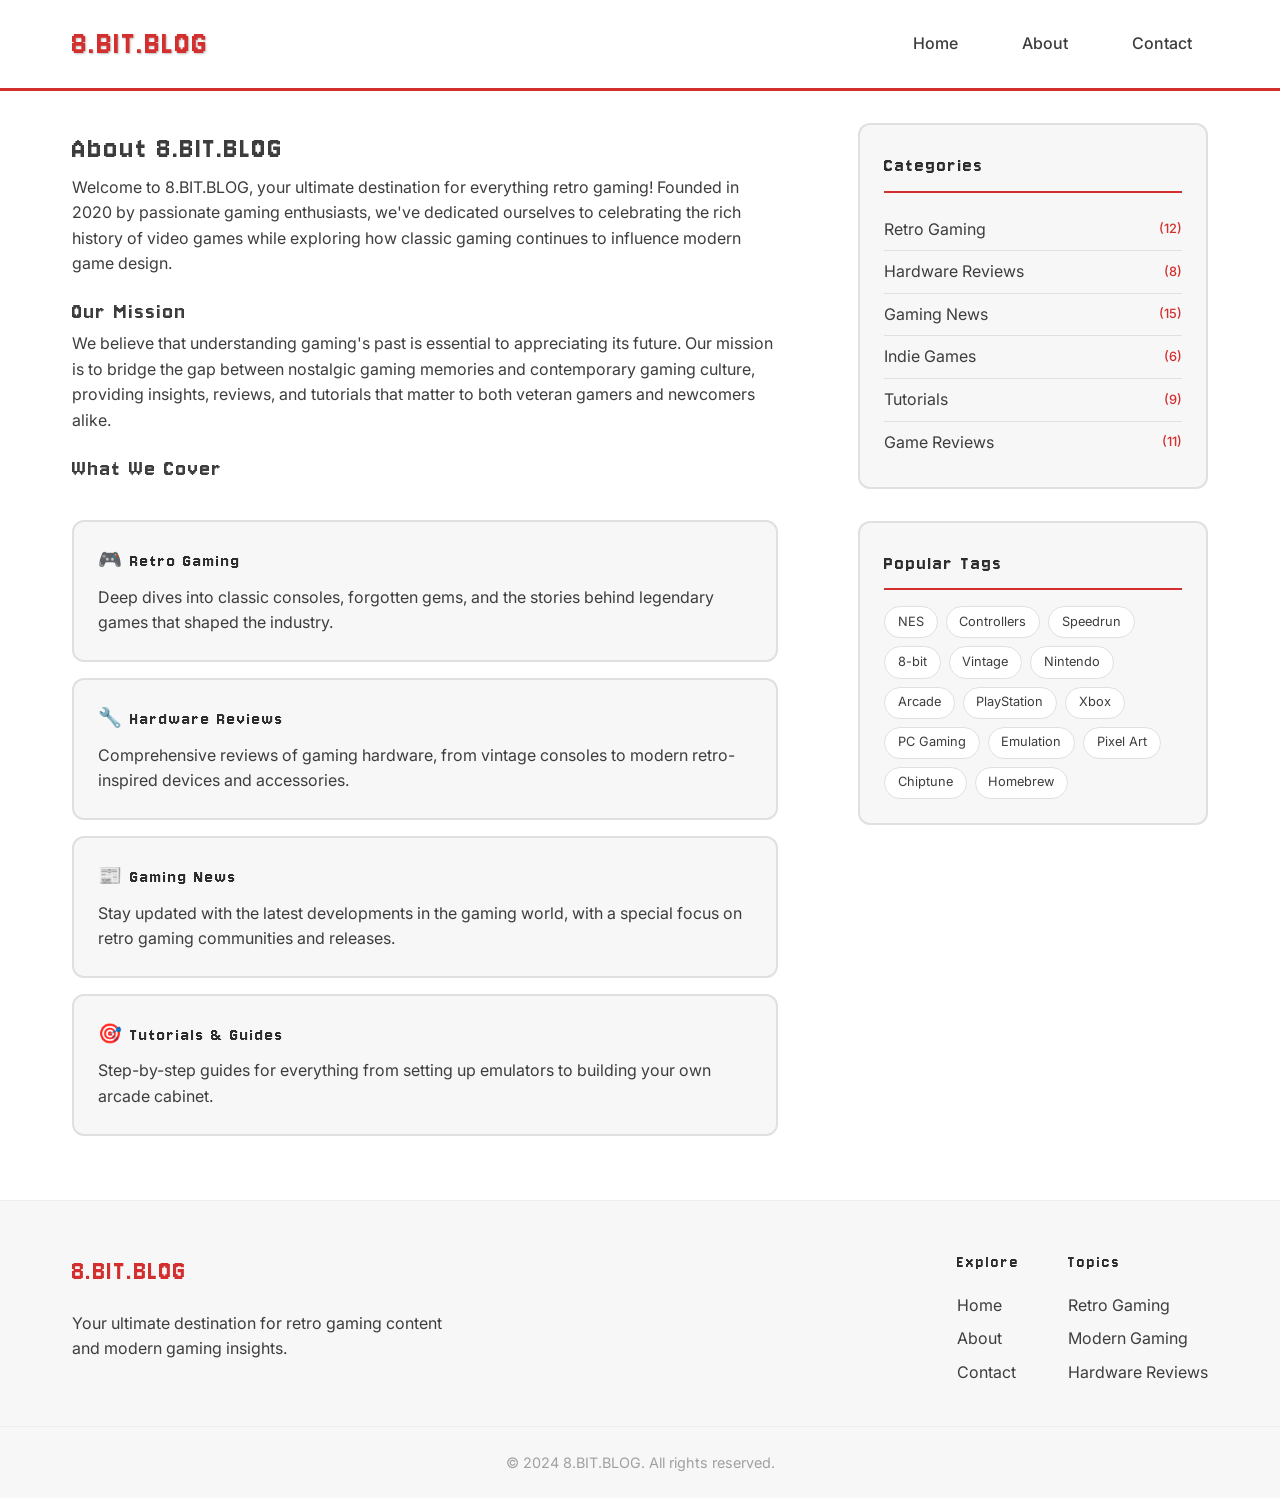
==== about.html @ d715e7f8 "add initial structure and pages" ====
<html lang="en">
  <head>
    <meta charset="UTF-8" />
    <meta name="viewport" content="width=device-width, initial-scale=1.0" />
    <title>About - 8.BIT.BLOG</title>
    <link rel="stylesheet" href="assets/styles.css" />
  </head>
  <body>
    <nav class="navbar">
      <div class="nav-container">
        <a href="index.html" class="nav-logo">8.BIT.BLOG</a>
        <ul class="nav-links">
          <li><a href="index.html">Home</a></li>
          <li><a href="about.html">About</a></li>
          <li><a href="contact.html">Contact</a></li>
        </ul>
      </div>
    </nav>

    <div class="content">
      <div class="main-layout">
        <!-- Left Column - About Content -->
        <div class="blog-section">
          <h1>About 8.BIT.BLOG</h1>
          <p>
            Welcome to 8.BIT.BLOG, your ultimate destination for everything
            retro gaming! Founded in 2020 by passionate gaming enthusiasts,
            we've dedicated ourselves to celebrating the rich history of video
            games while exploring how classic gaming continues to influence
            modern game design.
          </p>

          <h2>Our Mission</h2>
          <p>
            We believe that understanding gaming's past is essential to
            appreciating its future. Our mission is to bridge the gap between
            nostalgic gaming memories and contemporary gaming culture, providing
            insights, reviews, and tutorials that matter to both veteran gamers
            and newcomers alike.
          </p>

          <h2>What We Cover</h2>
          <div class="about-topics">
            <div class="topic-item">
              <h3>🎮 Retro Gaming</h3>
              <p>
                Deep dives into classic consoles, forgotten gems, and the
                stories behind legendary games that shaped the industry.
              </p>
            </div>

            <div class="topic-item">
              <h3>🔧 Hardware Reviews</h3>
              <p>
                Comprehensive reviews of gaming hardware, from vintage consoles
                to modern retro-inspired devices and accessories.
              </p>
            </div>

            <div class="topic-item">
              <h3>📰 Gaming News</h3>
              <p>
                Stay updated with the latest developments in the gaming world,
                with a special focus on retro gaming communities and releases.
              </p>
            </div>

            <div class="topic-item">
              <h3>🎯 Tutorials & Guides</h3>
              <p>
                Step-by-step guides for everything from setting up emulators to
                building your own arcade cabinet.
              </p>
            </div>
          </div>
        </div>

        <!-- Right Column - Sidebar -->
        <div class="sidebar-section">
          <!-- Categories -->
          <div class="sidebar-widget">
            <h3>Categories</h3>
            <ul class="category-list">
              <li>
                <a href="#" class="category-item"
                  >Retro Gaming <span class="count">(12)</span></a
                >
              </li>
              <li>
                <a href="#" class="category-item"
                  >Hardware Reviews <span class="count">(8)</span></a
                >
              </li>
              <li>
                <a href="#" class="category-item"
                  >Gaming News <span class="count">(15)</span></a
                >
              </li>
              <li>
                <a href="#" class="category-item"
                  >Indie Games <span class="count">(6)</span></a
                >
              </li>
              <li>
                <a href="#" class="category-item"
                  >Tutorials <span class="count">(9)</span></a
                >
              </li>
              <li>
                <a href="#" class="category-item"
                  >Game Reviews <span class="count">(11)</span></a
                >
              </li>
            </ul>
          </div>

          <!-- Tags -->
          <div class="sidebar-widget">
            <h3>Popular Tags</h3>
            <div class="tag-cloud">
              <a href="#" class="tag">NES</a>
              <a href="#" class="tag">Controllers</a>
              <a href="#" class="tag">Speedrun</a>
              <a href="#" class="tag">8-bit</a>
              <a href="#" class="tag">Vintage</a>
              <a href="#" class="tag">Nintendo</a>
              <a href="#" class="tag">Arcade</a>
              <a href="#" class="tag">PlayStation</a>
              <a href="#" class="tag">Xbox</a>
              <a href="#" class="tag">PC Gaming</a>
              <a href="#" class="tag">Emulation</a>
              <a href="#" class="tag">Pixel Art</a>
              <a href="#" class="tag">Chiptune</a>
              <a href="#" class="tag">Homebrew</a>
            </div>
          </div>
        </div>
      </div>
    </div>

    <footer class="footer">
      <div class="footer-container">
        <div class="footer-brand">
          <h3>8.BIT.BLOG</h3>
          <p>
            Your ultimate destination for retro gaming content and modern gaming
            insights.
          </p>
        </div>

        <div class="footer-links">
          <div class="footer-section">
            <h4>Explore</h4>
            <ul>
              <li><a href="index.html">Home</a></li>
              <li><a href="about.html">About</a></li>
              <li><a href="contact.html">Contact</a></li>
            </ul>
          </div>

          <div class="footer-section">
            <h4>Topics</h4>
            <ul>
              <li><a href="#">Retro Gaming</a></li>
              <li><a href="#">Modern Gaming</a></li>
              <li><a href="#">Hardware Reviews</a></li>
            </ul>
          </div>
        </div>
      </div>

      <div class="footer-bottom">
        <p>&copy; 2024 8.BIT.BLOG. All rights reserved.</p>
      </div>
    </footer>
  </body>
</html>
---- assets/styles.css ----
/* Import fonts from Google Fonts */
@import url("https://fonts.googleapis.com/css2?family=Jersey+10&family=Inter:wght@300;400;500;600&display=swap");

/* Retro Gaming Color Scheme - Inspired by classic NES gamepad */
:root {
  --retro-dark: #2d2d2d;
  --retro-grey: #3d3d3d;
  --retro-light: #f7f7f7;
  --retro-red: #d32f2f;
  --retro-white: #ffffff;
  --retro-shadow: rgba(42, 42, 42, 0.3);
  --retro-letter-spacing: 2px;
}

/* Global styles */
* {
  margin: 0;
  padding: 0;
  box-sizing: border-box;
}
body {
  font-family: "Inter", sans-serif;
  background: var(--retro-white);
  min-height: 100vh;
  color: var(--retro-grey);
  line-height: 1.6;
}
/* Headings */
h1,
h2,
h3,
h4,
h5,
h6 {
  font-weight: normal;
  font-family: "Jersey 10", cursive;
  letter-spacing: var(--retro-letter-spacing);
}

/* Navbar styling */
.navbar {
  background: var(--retro-white);
  border-bottom: 3px solid var(--retro-red);
}

.nav-container {
  max-width: 1200px;
  margin: 0 auto;
  display: flex;
  justify-content: space-between;
  align-items: center;
  padding: 1rem 2rem;
}

.nav-logo {
  font-size: 2.2rem;
  color: var(--retro-red);
  text-decoration: none;
  text-shadow: 1px 1px 2px var(--retro-shadow);
  font-weight: normal;
  font-family: "Jersey 10", cursive;
  letter-spacing: var(--retro-letter-spacing);
}

.nav-links {
  display: flex;
  list-style: none;
  gap: 2rem;
}

.nav-links a {
  color: var(--retro-grey);
  text-decoration: none;
  font-family: "Inter", sans-serif;
  font-weight: 500;
  padding: 0.5rem 1rem;
  transition: all 0.1s ease;
}

.nav-links a:hover {
  color: var(--retro-red);
}

/* Main title styling */
.main-title {
  text-align: center;
  padding: 3rem 2rem;
  background: rgba(255, 255, 255, 0.1);
  margin: 2rem auto;
  max-width: 800px;
  border-radius: 12px;
  border: 3px solid var(--retro-dark);
  box-shadow: 0 8px 16px var(--retro-shadow);
}

.main-title h1 {
  font-size: 3.5rem;
  color: var(--retro-white);
  text-shadow: 3px 3px 0px var(--retro-red);
  margin-bottom: 1rem;
  font-family: "Jersey 10", cursive;
  letter-spacing: 2px;
}

.main-title .subtitle {
  font-size: 1.2rem;
  color: var(--retro-light);
  font-weight: 500;
  text-transform: uppercase;
  letter-spacing: 1px;
}

/* Content area styling */
.content {
  max-width: 1200px;
  margin: 0 auto;
  padding: 2rem;
}

.content p {
  font-family: "Inter", sans-serif;
  font-weight: 400;
  margin-bottom: 1rem;
}

/* Main Layout - Two Column */
.main-layout {
  display: grid;
  grid-template-columns: 1fr 350px;
  gap: 5rem;
  align-items: start;
}

.blog-section {
  min-width: 0; /* Prevents grid overflow */
}

/* Sidebar Section */
.sidebar-section {
  display: flex;
  flex-direction: column;
  gap: 2rem;
}

.sidebar-widget {
  background: var(--retro-light);
  border: 2px solid #e0e0e0;
  border-radius: 12px;
  padding: 1.5rem;
}

.sidebar-widget h3 {
  color: var(--retro-dark);
  margin-bottom: 1rem;
  font-size: 1.3rem;
  border-bottom: 2px solid var(--retro-red);
  padding-bottom: 0.5rem;
}

/* Categories */
.category-list {
  list-style: none;
  padding: 0;
  margin: 0;
}

.category-list li {
  border-bottom: 1px solid #e0e0e0;
  padding: 0.5rem 0;
}

.category-list li:last-child {
  border-bottom: none;
}

.category-item {
  font-family: 'Inter', sans-serif;
  color: var(--retro-grey);
  text-decoration: none;
  display: flex;
  justify-content: space-between;
  align-items: center;
  transition: color 0.2s ease;
}

.category-item:hover {
  color: var(--retro-red);
}

.count {
  font-size: 0.8rem;
  color: var(--retro-red);
  font-weight: 500;
}

/* Tag Cloud */
.tag-cloud {
  display: flex;
  flex-wrap: wrap;
  gap: 0.5rem;
}

.tag {
  font-family: 'Inter', sans-serif;
  background: var(--retro-white);
  color: var(--retro-grey);
  padding: 0.3rem 0.8rem;
  border-radius: 20px;
  text-decoration: none;
  font-size: 0.8rem;
  border: 1px solid #e0e0e0;
  transition: all 0.2s ease;
}

.tag:hover {
  background: var(--retro-red);
  color: var(--retro-white);
  border-color: var(--retro-red);
}


/* About Page Specific Styles */
.about-topics {
  margin: 2rem 0;
}

.topic-item {
  background: var(--retro-light);
  border: 2px solid #e0e0e0;
  border-radius: 12px;
  padding: 1.5rem;
  margin-bottom: 1rem;
  transition: all 0.3s ease;
}

.topic-item:hover {
  border-color: var(--retro-red);
  transform: translateY(-2px);
  box-shadow: 0 4px 12px rgba(0, 0, 0, 0.1);
}

.topic-item h3 {
  color: var(--retro-dark);
  margin-bottom: 0.5rem;
  font-size: 1.2rem;
}

.topic-item p {
  font-family: 'Inter', sans-serif;
  color: var(--retro-grey);
  line-height: 1.6;
  margin: 0;
}

/* Contact Form Styles */
.contact-form-section {
  margin: 2rem 0;
  background: var(--retro-light);
  border: 2px solid #e0e0e0;
  border-radius: 12px;
  padding: 2rem;
}

.contact-form-section h2 {
  margin-bottom: 1.5rem;
  color: var(--retro-dark);
}

.contact-form {
  display: flex;
  flex-direction: column;
  gap: 1.5rem;
}

.form-row {
  display: grid;
  grid-template-columns: 1fr 1fr;
  gap: 1rem;
}

.form-group {
  display: flex;
  flex-direction: column;
}

.form-group label {
  font-family: 'Inter', sans-serif;
  color: var(--retro-dark);
  font-weight: 500;
  margin-bottom: 0.5rem;
  font-size: 0.9rem;
}

.form-group input,
.form-group select,
.form-group textarea {
  font-family: 'Inter', sans-serif;
  padding: 0.8rem;
  border: 2px solid #e0e0e0;
  border-radius: 6px;
  font-size: 0.9rem;
  transition: border-color 0.2s ease;
  background: var(--retro-white);
}

.form-group input:focus,
.form-group select:focus,
.form-group textarea:focus {
  outline: none;
  border-color: var(--retro-red);
}

.form-group textarea {
  resize: vertical;
  min-height: 120px;
}

.checkbox-group {
  flex-direction: row;
  align-items: center;
  gap: 0.5rem;
}

.checkbox-label {
  display: flex;
  align-items: center;
  gap: 0.5rem;
  cursor: pointer;
  font-size: 0.9rem;
}

.checkbox-label input[type="checkbox"] {
  width: 18px;
  height: 18px;
  margin: 0;
}

.contact-submit-btn {
  background: var(--retro-red);
  color: var(--retro-white);
  padding: 1rem 2rem;
  border: none;
  border-radius: 6px;
  font-family: 'Inter', sans-serif;
  font-weight: 600;
  font-size: 1rem;
  cursor: pointer;
  transition: all 0.2s ease;
  align-self: flex-start;
  box-shadow: 0 4px 0 #b71c1c;
}

.contact-submit-btn:hover {
  transform: translateY(-2px);
  box-shadow: 0 6px 0 #b71c1c;
}

.contact-submit-btn:active {
  transform: translateY(2px);
  box-shadow: 0 2px 0 #b71c1c;
}

.contact-link {
  color: var(--retro-red);
  text-decoration: none;
  font-weight: 500;
  font-family: 'Inter', sans-serif;
  font-size: 0.9rem;
  margin-top: 0.5rem;
  display: inline-block;
}

.contact-link:hover {
  text-decoration: underline;
}

/* NES Gamepad Card Styling */
.gamepad-card {
  display: flex;
  align-items: center;
  background: var(--retro-light);
  border: 2px solid var(--retro-grey);
  border-radius: 16px;
  padding: 2rem;
  margin: 2rem 0;
  gap: 2rem;
  max-width: 800px;
}

/* Left side - D-Pad */
.card-left {
  flex: 0 0 80px;
  display: flex;
  justify-content: center;
  align-items: center;
}

.dpad {
  position: relative;
  width: 60px;
  height: 60px;
}

.dpad-horizontal,
.dpad-vertical {
  background: var(--retro-grey);
  position: absolute;
  border-radius: 4px;
}

.dpad-horizontal {
  width: 60px;
  height: 20px;
  top: 50%;
  left: 0;
  transform: translateY(-50%);
}

.dpad-vertical {
  width: 20px;
  height: 60px;
  left: 50%;
  top: 0;
  transform: translateX(-50%);
}

/* Center content */
.card-content {
  flex: 1;
  padding: 0 1rem;
}

.card-content h3 {
  color: var(--retro-dark);
  margin-bottom: 0.5rem;
  font-size: 1.4rem;
}

.card-content p {
  color: var(--retro-grey);
  margin: 0;
  line-height: 1.5;
}

/* Right side - Action buttons */
.card-right {
  flex: 0 0 80px;
  display: flex;
  justify-content: center;
  align-items: center;
}

.action-buttons {
  display: flex;
  flex-direction: column;
  gap: 0.8rem;
}

.action-btn {
  width: 50px;
  height: 50px;
  border-radius: 50%;
  border: 3px solid var(--retro-red);
  background: var(--retro-red);
  color: var(--retro-white);
  font-family: "Inter", sans-serif;
  font-weight: 600;
  cursor: pointer;
  transition: all 0.2s ease;
  display: flex;
  align-items: center;
  justify-content: center;
  box-shadow: 0 5px 0 #b71c1c;
}

.action-btn:active {
  transform: translateY(3px);
  box-shadow: 0 2px 0 #b71c1c;
}

.action-btn .arrow {
  font-size: 1.2rem;
  font-weight: bold;
}

.action-btn .initials {
  font-size: 0.9rem;
  font-weight: 600;
}

/* Author button styling */
.author-btn {
  background: var(--retro-white);
  color: var(--retro-red);
  border: 3px solid var(--retro-red);
  box-shadow: 0 5px 0 #b71c1c;
}

.author-btn:hover {
  background: var(--retro-red);
  color: var(--retro-white);
}

/* Gaming Hints Section */
.hints-section {
  background: var(--retro-light);
  border-top: 1px solid #eee;
  border-bottom: 1px solid #eee;
  margin-top: 4rem;
  padding: 4rem 0;
}

.hints-container {
  max-width: 1200px;
  margin: 0 auto;
  padding: 0 2rem;
  text-align: center;
}

.hints-section h2 {
  color: var(--retro-dark);
  font-size: 2.5rem;
  margin-bottom: 1rem;
}

.hints-subtitle {
  font-family: "Inter", sans-serif;
  color: var(--retro-grey);
  font-size: 1.1rem;
  margin-bottom: 3rem;
  max-width: 600px;
  margin-left: auto;
  margin-right: auto;
}

.hints-grid {
  display: grid;
  grid-template-columns: repeat(auto-fit, minmax(250px, 1fr));
  gap: 2rem;
  margin-top: 3rem;
}

.hint-card {
  background: var(--retro-white);
  border: 2px solid #e0e0e0;
  border-radius: 12px;
  padding: 2rem 1.5rem;
  text-align: center;
  transition: all 0.3s ease;
  cursor: pointer;
}

.hint-card:hover {
  border-color: var(--retro-red);
  transform: translateY(-4px);
  box-shadow: 0 8px 24px rgba(0, 0, 0, 0.1);
}

.hint-icon {
  font-size: 2.5rem;
  margin-bottom: 1rem;
  display: block;
}

.hint-card h3 {
  color: var(--retro-dark);
  margin-bottom: 1rem;
  font-size: 1.3rem;
}

.hint-card p {
  font-family: "Inter", sans-serif;
  color: var(--retro-grey);
  line-height: 1.6;
  margin: 0;
}

/* Events Section */
.events-section {
  background: var(--retro-white);
  padding: 4rem 0;
}

.events-container {
  max-width: 1200px;
  margin: 0 auto;
  padding: 0 2rem;
  text-align: center;
}

.events-section h2 {
  color: var(--retro-dark);
  font-size: 2.5rem;
  margin-bottom: 1rem;
}

.events-subtitle {
  font-family: 'Inter', sans-serif;
  color: var(--retro-grey);
  font-size: 1.1rem;
  margin-bottom: 3rem;
  max-width: 600px;
  margin-left: auto;
  margin-right: auto;
}

.events-timeline {
  display: flex;
  flex-direction: column;
  gap: 2rem;
  max-width: 700px;
  margin: 0 auto;
  text-align: left;
}

.event-item {
  display: flex;
  gap: 1.5rem;
  align-items: flex-start;
  padding: 1.5rem;
  background: var(--retro-light);
  border-radius: 12px;
  border: 2px solid #e0e0e0;
  transition: all 0.3s ease;
}

.event-item:hover {
  border-color: var(--retro-red);
  transform: translateY(-2px);
  box-shadow: 0 8px 24px rgba(0, 0, 0, 0.1);
}

.event-date {
  flex: 0 0 80px;
  text-align: center;
  background: var(--retro-red);
  color: var(--retro-white);
  border-radius: 8px;
  padding: 1rem 0.5rem;
  display: flex;
  flex-direction: column;
  justify-content: center;
}

.event-date .month {
  font-family: 'Inter', sans-serif;
  font-size: 0.8rem;
  font-weight: 600;
  text-transform: uppercase;
  letter-spacing: 1px;
}

.event-date .day {
  font-family: 'Jersey 10', cursive;
  font-size: 1.8rem;
  font-weight: normal;
  line-height: 1;
}

.event-content {
  flex: 1;
}

.event-content h3 {
  color: var(--retro-dark);
  margin-bottom: 0.5rem;
  font-size: 1.3rem;
}

.event-content p {
  font-family: 'Inter', sans-serif;
  color: var(--retro-grey);
  line-height: 1.6;
  margin-bottom: 0.5rem;
}

.event-location {
  font-family: 'Inter', sans-serif;
  color: var(--retro-red);
  font-size: 0.9rem;
  font-weight: 500;
}

/* Footer Styling */
.footer {
  border-top: 1px solid #eee;
  background: var(--retro-light);
  color: var(--retro-dark);
  margin-top: 0;
}

.footer-container {
  max-width: 1200px;
  margin: 0 auto;
  padding: 3rem 2rem 2rem;
  display: grid;
  grid-template-columns: 1fr 1fr;
  gap: 3rem;
  align-items: start;
}

.footer-brand h3 {
  color: var(--retro-red);
  margin-bottom: 1rem;
  font-size: 1.8rem;
}

.footer-brand p {
  font-family: "Inter", sans-serif;
  color: var(--retro-grey);
  line-height: 1.6;
  max-width: 400px;
}

.footer-links {
  display: flex;
  gap: 3rem;
  justify-content: flex-end;
}

.footer-section h4 {
  color: var(--retro-dark);
  margin-bottom: 1rem;
  font-size: 1.1rem;
}

.footer-section ul {
  list-style: none;
  padding: 0;
}

.footer-section li {
  margin-bottom: 0.5rem;
}

.footer-section a {
  color: var(--retro-grey);
  text-decoration: none;
  font-family: "Inter", sans-serif;
  font-weight: 400;
  transition: color 0.2s ease;
}

.footer-section a:hover {
  color: var(--retro-red);
}

.footer-bottom {
  border-top: 1px solid #eee;
  padding: 1.5rem 2rem;
  text-align: center;
}

.footer-bottom p {
  font-family: "Inter", sans-serif;
  color: #a0a0a0;
  margin: 0;
  font-size: 0.9rem;
}

/* Responsive design */
@media (max-width: 768px) {
  .nav-container {
    flex-direction: column;
    gap: 1rem;
  }

  .nav-links {
    gap: 1rem;
  }

  .main-title h1 {
    font-size: 2.5rem;
  }

  .navbar {
    padding: 1rem;
  }

  /* Responsive main layout */
  .main-layout {
    grid-template-columns: 1fr;
    gap: 2rem;
  }

  .sidebar-section {
    order: -1; /* Move sidebar above blog content on mobile */
  }

  .sidebar-widget {
    padding: 1rem;
  }

  .tag-cloud {
    gap: 0.3rem;
  }

  .tag {
    font-size: 0.75rem;
    padding: 0.25rem 0.6rem;
  }

  /* Responsive contact form */
  .contact-form-section {
    padding: 1.5rem;
  }

  .form-row {
    grid-template-columns: 1fr;
    gap: 0;
  }

  /* Responsive gamepad card */
  .gamepad-card {
    flex-direction: column;
    text-align: center;
    padding: 1.5rem;
    gap: 1.5rem;
  }

  .card-left,
  .card-right {
    flex: none;
  }

  .action-buttons {
    flex-direction: row;
    justify-content: center;
    gap: 1rem;
  }

  .dpad {
    width: 50px;
    height: 50px;
  }

  .dpad-horizontal {
    width: 50px;
    height: 16px;
  }

  .dpad-vertical {
    width: 16px;
    height: 50px;
  }

  /* Responsive hints section */
  .hints-section {
    padding: 3rem 0;
  }

  .hints-container {
    padding: 0 1rem;
  }

  .hints-section h2 {
    font-size: 2rem;
  }

  .hints-grid {
    grid-template-columns: 1fr;
    gap: 1.5rem;
  }

  .hint-card {
    padding: 1.5rem;
  }

  /* Responsive events section */
  .events-section {
    padding: 3rem 0;
  }

  .events-container {
    padding: 0 1rem;
  }

  .events-section h2 {
    font-size: 2rem;
  }

  .events-timeline {
    max-width: 100%;
  }

  .event-item {
    padding: 1.2rem;
    gap: 1rem;
  }

  .event-date {
    flex: 0 0 70px;
    padding: 0.8rem 0.5rem;
  }

  .event-date .day {
    font-size: 1.5rem;
  }

  /* Responsive footer */
  .footer-container {
    grid-template-columns: 1fr;
    gap: 2rem;
    padding: 2rem 1rem 1.5rem;
  }

  .footer-links {
    justify-content: flex-start;
    gap: 2rem;
  }

  .footer-bottom {
    padding: 1rem;
  }
}
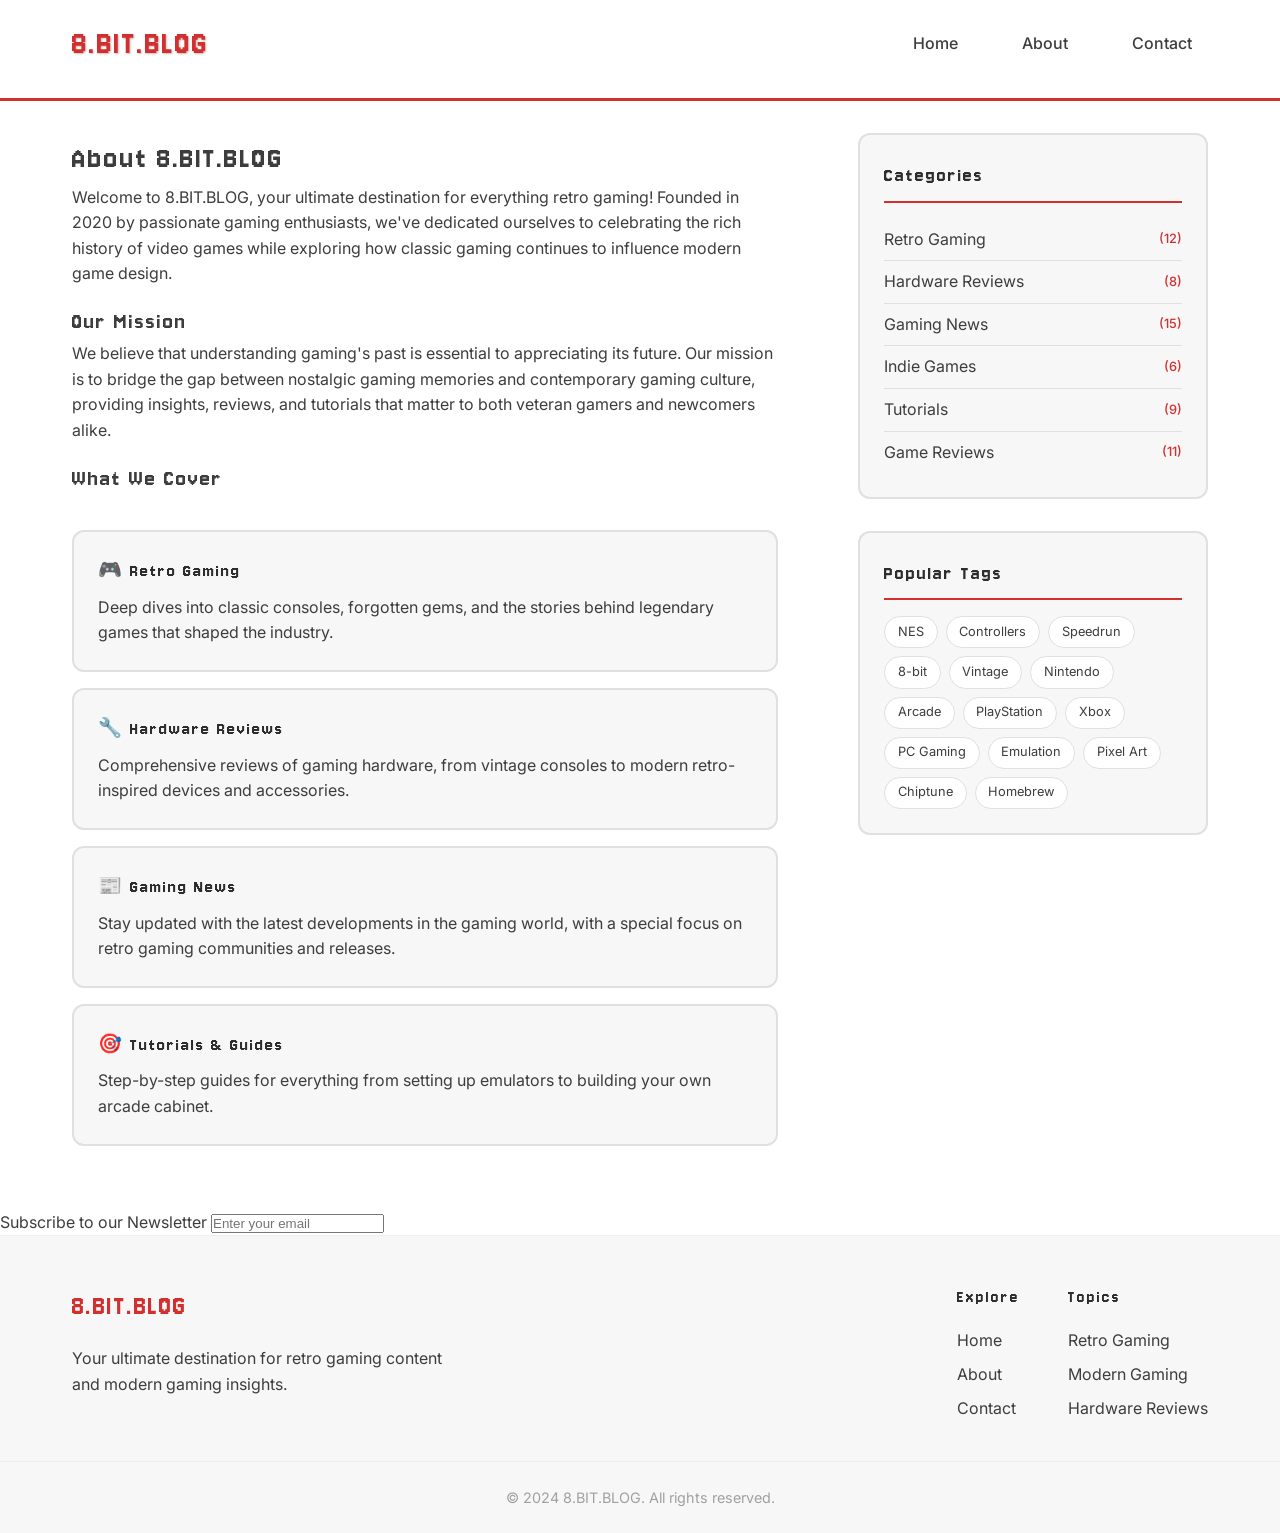
==== commit 5a90208d: "add newsletter html form" ====
--- a/about.html
+++ b/about.html
@@ -138,6 +138,13 @@
       </div>
     </div>
 
+    <section class="newsletter">
+      <form action="">
+        <label for="email">Subscribe to our Newsletter</label>
+        <input type="email" id="email" name="email" placeholder="Enter your email" required>
+      </form>
+    </section>
+
     <footer class="footer">
       <div class="footer-container">
         <div class="footer-brand">
--- a/assets/styles.css
+++ b/assets/styles.css
@@ -41,6 +41,7 @@
 .navbar {
   background: var(--retro-white);
   border-bottom: 3px solid var(--retro-red);
+  padding-bottom: 10px;
 }
 
 .nav-container {
@@ -174,7 +175,7 @@
 }
 
 .category-item {
-  font-family: 'Inter', sans-serif;
+  font-family: "Inter", sans-serif;
   color: var(--retro-grey);
   text-decoration: none;
   display: flex;
@@ -201,7 +202,7 @@
 }
 
 .tag {
-  font-family: 'Inter', sans-serif;
+  font-family: "Inter", sans-serif;
   background: var(--retro-white);
   color: var(--retro-grey);
   padding: 0.3rem 0.8rem;
@@ -217,7 +218,6 @@
   color: var(--retro-white);
   border-color: var(--retro-red);
 }
-
 
 /* About Page Specific Styles */
 .about-topics {
@@ -246,7 +246,7 @@
 }
 
 .topic-item p {
-  font-family: 'Inter', sans-serif;
+  font-family: "Inter", sans-serif;
   color: var(--retro-grey);
   line-height: 1.6;
   margin: 0;
@@ -284,7 +284,7 @@
 }
 
 .form-group label {
-  font-family: 'Inter', sans-serif;
+  font-family: "Inter", sans-serif;
   color: var(--retro-dark);
   font-weight: 500;
   margin-bottom: 0.5rem;
@@ -294,7 +294,7 @@
 .form-group input,
 .form-group select,
 .form-group textarea {
-  font-family: 'Inter', sans-serif;
+  font-family: "Inter", sans-serif;
   padding: 0.8rem;
   border: 2px solid #e0e0e0;
   border-radius: 6px;
@@ -341,7 +341,7 @@
   padding: 1rem 2rem;
   border: none;
   border-radius: 6px;
-  font-family: 'Inter', sans-serif;
+  font-family: "Inter", sans-serif;
   font-weight: 600;
   font-size: 1rem;
   cursor: pointer;
@@ -364,7 +364,7 @@
   color: var(--retro-red);
   text-decoration: none;
   font-weight: 500;
-  font-family: 'Inter', sans-serif;
+  font-family: "Inter", sans-serif;
   font-size: 0.9rem;
   margin-top: 0.5rem;
   display: inline-block;
@@ -595,7 +595,7 @@
 }
 
 .events-subtitle {
-  font-family: 'Inter', sans-serif;
+  font-family: "Inter", sans-serif;
   color: var(--retro-grey);
   font-size: 1.1rem;
   margin-bottom: 3rem;
@@ -643,7 +643,7 @@
 }
 
 .event-date .month {
-  font-family: 'Inter', sans-serif;
+  font-family: "Inter", sans-serif;
   font-size: 0.8rem;
   font-weight: 600;
   text-transform: uppercase;
@@ -651,7 +651,7 @@
 }
 
 .event-date .day {
-  font-family: 'Jersey 10', cursive;
+  font-family: "Jersey 10", cursive;
   font-size: 1.8rem;
   font-weight: normal;
   line-height: 1;
@@ -668,14 +668,14 @@
 }
 
 .event-content p {
-  font-family: 'Inter', sans-serif;
+  font-family: "Inter", sans-serif;
   color: var(--retro-grey);
   line-height: 1.6;
   margin-bottom: 0.5rem;
 }
 
 .event-location {
-  font-family: 'Inter', sans-serif;
+  font-family: "Inter", sans-serif;
   color: var(--retro-red);
   font-size: 0.9rem;
   font-weight: 500;
@@ -911,5 +911,6 @@
 
   .footer-bottom {
     padding: 1rem;
-  }
-}
+    margin: 1rem;
+  }
+}
